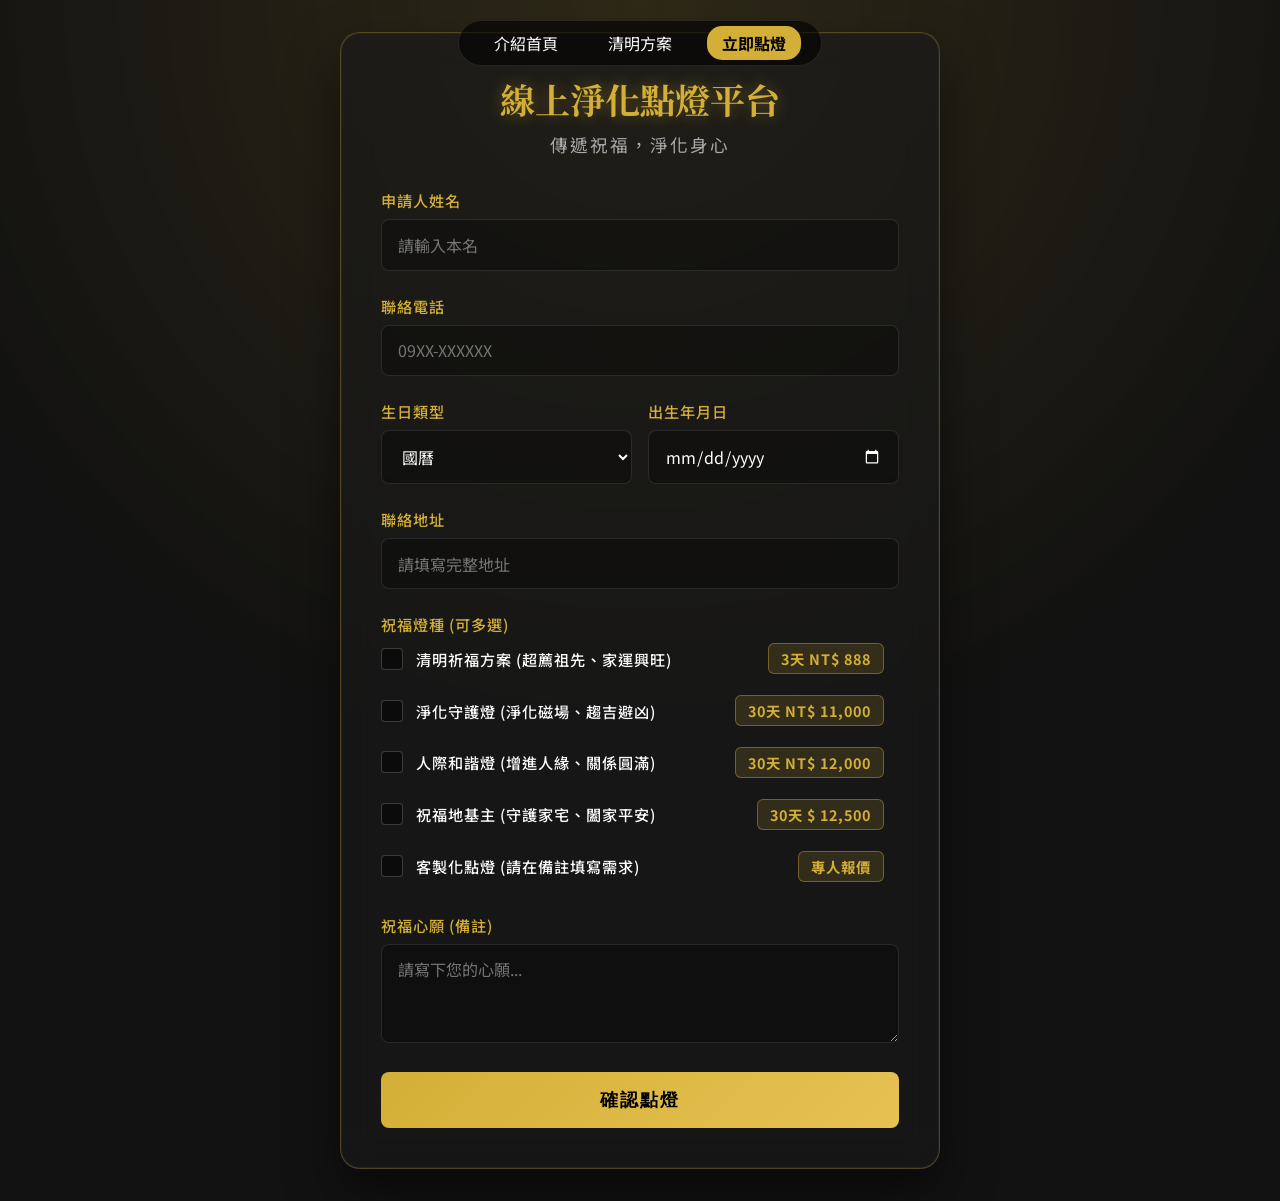
==== order.html @ 0859824a "Add payment info and LINE contact to success message" ====
<!DOCTYPE html>
<html lang="zh-TW">

<head>
    <meta charset="UTF-8">
    <meta name="viewport" content="width=device-width, initial-scale=1.0">
    <title>線上點燈 - 線上祈福點燈服務</title>
    <link rel="stylesheet" href="style.css">
    <link
        href="https://fonts.googleapis.com/css2?family=Noto+Serif+TC:wght@400;700&family=Noto+Sans+TC:wght@300;400;500&display=swap"
        rel="stylesheet">
</head>

<body>
    <div class="background-overlay"></div>

    <nav class="top-nav">
        <ul>
            <li><a href="index.html">介紹首頁</a></li>
            <li><a href="promotion.html">清明方案</a></li>
            <li><a href="order.html" class="active">立即點燈</a></li>
        </ul>
    </nav>

    <div class="container">
        <header>
            <h1>線上淨化點燈平台</h1>
            <p>傳遞祝福，淨化身心</p>
        </header>

        <form id="orderForm">
            <div class="form-group">
                <label for="name">申請人姓名</label>
                <input type="text" id="name" name="name" required placeholder="請輸入本名">
            </div>

            <div class="form-group">
                <label for="phone">聯絡電話</label>
                <input type="tel" id="phone" name="phone" placeholder="09XX-XXXXXX">
            </div>


            <div class="form-group line-group">
                <div class="half">
                    <label for="calendarType">生日類型</label>
                    <select id="calendarType" name="calendarType">
                        <option value="國曆">國曆</option>
                        <option value="農曆">農曆</option>
                    </select>
                </div>
                <div class="half">
                    <label for="birthday">出生年月日</label>
                    <input type="date" id="birthday" name="birthday" required>
                </div>
            </div>

            <div class="form-group">
                <label for="address">聯絡地址</label>
                <input type="text" id="address" name="address" placeholder="請填寫完整地址">
            </div>

            <div class="form-group">
                <label>祝福燈種 (可多選)</label>
                <div class="checkbox-group">
                    <label class="custom-checkbox">
                        <input type="checkbox" name="lightType" value="清明方案">
                        <span class="checkmark"></span>
                        <span class="light-text">清明祈福方案 (超薦祖先、家運興旺)</span>
                        <span class="price-tag">3天 NT$ 888</span>
                    </label>
                    <label class="custom-checkbox">
                        <input type="checkbox" name="lightType" value="淨化守護燈">
                        <span class="checkmark"></span>
                        <span class="light-text">淨化守護燈 (淨化磁場、趨吉避凶)</span>
                        <span class="price-tag">30天 NT$ 11,000</span>
                    </label>
                    <label class="custom-checkbox">
                        <input type="checkbox" name="lightType" value="人際和諧燈">
                        <span class="checkmark"></span>
                        <span class="light-text">人際和諧燈 (增進人緣、關係圓滿)</span>
                        <span class="price-tag">30天 NT$ 12,000</span>
                    </label>
                    <label class="custom-checkbox">
                        <input type="checkbox" name="lightType" value="祝福地基主">
                        <span class="checkmark"></span>
                        <span class="light-text">祝福地基主 (守護家宅、闔家平安)</span>
                        <span class="price-tag">30天 $ 12,500</span>
                    </label>
                    <label class="custom-checkbox">
                        <input type="checkbox" name="lightType" value="客製化點燈">
                        <span class="checkmark"></span>
                        <span class="light-text">客製化點燈 (請在備註填寫需求)</span>
                        <span class="price-tag">專人報價</span>
                    </label>
                </div>
            </div>

            <div class="form-group">
                <label for="remarks">祝福心願 (備註)</label>
                <textarea id="remarks" name="remarks" rows="3" placeholder="請寫下您的心願..."></textarea>
            </div>

            <button type="submit" id="submitBtn">
                <span class="btn-text">確認點燈</span>
                <span class="loader" style="display: none;"></span>
            </button>
        </form>

        <div id="successMessage" class="hidden">
            <div class="success-icon">✨</div>
            <h2>申辦成功</h2>
            <p>您的點燈申請資料已成功送出！</p>

            <div class="payment-info">
                <h3>匯款資訊</h3>
                <p><strong>銀行：</strong> 台北富邦銀行 (012) 中壢分行</p>
                <p><strong>戶名：</strong> 林琝蓁</p>
                <p><strong>帳號：</strong> 713168004881</p>
            </div>

            <div class="line-contact">
                <h3>下一步：加入客服 LINE</h3>
                <p>完成匯款後，請務必加入客服 <strong>琪霏</strong> 的 LINE，並回傳您的<strong>【匯款帳號後五碼】</strong>。若有任何問題也歡迎詢問！</p>
                <p><strong>LINE ID：</strong> 0931154594</p>
                <img src="images/line-qr-code.jpg" alt="客服 LINE QR Code" class="qr-code">
            </div>

            <button onclick="location.reload()">再次填寫</button>
        </div>
    </div>

    <script src="script.js"></script>
</body>

</html>
---- style.css ----
:root {
    --primary: #d4af37;
    /* Gold */
    --primary-hover: #b5952f;
    --bg-dark: #121212;
    --glass-bg: rgba(25, 25, 25, 0.65);
    --glass-border: rgba(212, 175, 55, 0.3);
    --text-main: #fcfcfc;
    --text-muted: #aaaaaa;
    --error: #ff4d4d;
}

* {
    box-sizing: border-box;
    margin: 0;
    padding: 0;
}

body {
    font-family: 'Noto Sans TC', sans-serif;
    color: var(--text-main);
    min-height: 100vh;
    display: flex;
    justify-content: center;
    align-items: center;
    padding: 2rem 1rem;
    position: relative;
    background-color: var(--bg-dark);
    overflow-x: hidden;
}

/* Dynamic background */
.background-overlay {
    position: fixed;
    top: 0;
    left: 0;
    width: 100%;
    height: 100%;
    background: radial-gradient(circle at 50% 0%, rgba(212, 175, 55, 0.15) 0%, rgba(18, 18, 18, 1) 70%);
    z-index: -1;
    animation: pulse 8s infinite alternate;
}

@keyframes pulse {
    0% {
        opacity: 0.8;
    }

    100% {
        opacity: 1;
        transform: scale(1.05);
    }
}

.container {
    width: 100%;
    max-width: 600px;
    background: var(--glass-bg);
    backdrop-filter: blur(16px);
    -webkit-backdrop-filter: blur(16px);
    border: 1px solid var(--glass-border);
    border-radius: 20px;
    padding: 2.5rem;
    box-shadow: 0 25px 50px rgba(0, 0, 0, 0.5), inset 0 0 0 1px rgba(255, 255, 255, 0.05);
    transform: translateY(20px);
    opacity: 0;
    animation: slideUp 0.8s ease forwards;
}

@keyframes slideUp {
    to {
        transform: translateY(0);
        opacity: 1;
    }
}

header {
    text-align: center;
    margin-bottom: 2rem;
}

h1 {
    font-family: 'Noto Serif TC', serif;
    font-weight: 700;
    color: var(--primary);
    font-size: 2.2rem;
    margin-bottom: 0.5rem;
    text-shadow: 0 0 15px rgba(212, 175, 55, 0.4);
}

header p {
    color: var(--text-muted);
    font-size: 1.1rem;
    letter-spacing: 2px;
}

.form-group {
    margin-bottom: 1.5rem;
}

.line-group {
    display: flex;
    gap: 1rem;
}

.half {
    flex: 1;
}

label {
    display: block;
    margin-bottom: 0.5rem;
    font-weight: 500;
    color: var(--primary);
    font-size: 0.95rem;
    letter-spacing: 1px;
}

input[type="text"],
input[type="tel"],
input[type="email"],
input[type="date"],
select,
textarea {
    width: 100%;
    padding: 0.8rem 1rem;
    background: rgba(0, 0, 0, 0.3);
    border: 1px solid rgba(255, 255, 255, 0.1);
    border-radius: 8px;
    color: white;
    font-family: inherit;
    font-size: 1rem;
    transition: all 0.3s ease;
}

input:focus,
select:focus,
textarea:focus {
    outline: none;
    border-color: var(--primary);
    box-shadow: 0 0 10px rgba(212, 175, 55, 0.2);
    background: rgba(0, 0, 0, 0.5);
}

input[type="date"]::-webkit-calendar-picker-indicator {
    filter: invert(1);
    cursor: pointer;
}

/* Checkboxes */
.checkbox-group {
    display: flex;
    flex-direction: column;
    gap: 0.8rem;
}

.custom-checkbox {
    display: flex;
    align-items: center;
    position: relative;
    padding-left: 35px;
    padding-right: 15px;
    cursor: pointer;
    font-size: 0.95rem;
    color: var(--text-main);
    user-select: none;
    transition: color 0.3s;
    width: 100%;
}

.light-text {
    flex: 1;
}

.price-tag {
    margin-left: auto;
    color: var(--primary);
    font-weight: 700;
    font-family: inherit;
    background: rgba(212, 175, 55, 0.15);
    padding: 4px 12px;
    border-radius: 6px;
    border: 1px solid rgba(212, 175, 55, 0.4);
    font-size: 0.9rem;
    white-space: nowrap;
}

.custom-checkbox:hover {
    color: var(--primary);
}

.custom-checkbox input {
    position: absolute;
    opacity: 0;
    cursor: pointer;
    height: 0;
    width: 0;
}

.checkmark {
    position: absolute;
    top: 50%;
    left: 0;
    transform: translateY(-50%);
    height: 22px;
    width: 22px;
    background-color: rgba(0, 0, 0, 0.5);
    border: 1px solid rgba(255, 255, 255, 0.2);
    border-radius: 4px;
    transition: all 0.3s;
}

.custom-checkbox:hover input~.checkmark {
    border-color: var(--primary);
}

.custom-checkbox input:checked~.checkmark {
    background-color: var(--primary);
    border-color: var(--primary);
    box-shadow: 0 0 10px rgba(212, 175, 55, 0.4);
}

.checkmark:after {
    content: "";
    position: absolute;
    display: none;
}

.custom-checkbox input:checked~.checkmark:after {
    display: block;
}

.custom-checkbox .checkmark:after {
    left: 7px;
    top: 3px;
    width: 6px;
    height: 12px;
    border: solid black;
    border-width: 0 2px 2px 0;
    transform: rotate(45deg);
}

button {
    width: 100%;
    padding: 1rem;
    margin-top: 1rem;
    background: linear-gradient(135deg, var(--primary), #e6c253);
    color: #000;
    border: none;
    border-radius: 8px;
    font-size: 1.1rem;
    font-weight: 700;
    letter-spacing: 2px;
    cursor: pointer;
    transition: all 0.3s ease;
    display: flex;
    justify-content: center;
    align-items: center;
    gap: 10px;
}

button:hover {
    transform: translateY(-2px);
    box-shadow: 0 5px 15px rgba(212, 175, 55, 0.4);
}

button:active {
    transform: translateY(0);
}

button:disabled {
    background: #555;
    color: #888;
    cursor: not-allowed;
    transform: none;
    box-shadow: none;
}

.loader {
    width: 20px;
    height: 20px;
    border: 3px solid rgba(0, 0, 0, 0.2);
    border-bottom-color: #000;
    border-radius: 50%;
    display: inline-block;
    box-sizing: border-box;
    animation: rotation 1s linear infinite;
}

@keyframes rotation {
    0% {
        transform: rotate(0deg);
    }

    100% {
        transform: rotate(360deg);
    }
}

.hidden {
    display: none !important;
}

#successMessage {
    text-align: center;
    animation: fadeIn 0.5s ease;
}

#successMessage h2 {
    color: var(--primary);
    margin: 1rem 0;
    font-family: 'Noto Serif TC';
}

.success-icon {
    font-size: 4rem;
    text-shadow: 0 0 20px var(--primary);
}

@keyframes fadeIn {
    from {
        opacity: 0;
        transform: scale(0.95);
    }

    to {
        opacity: 1;
        transform: scale(1);
    }
}

.payment-info,
.line-contact {
    background: rgba(0, 0, 0, 0.4);
    border: 1px solid var(--glass-border);
    border-radius: 12px;
    padding: 1.5rem;
    margin-top: 1.5rem;
    text-align: left;
}

.payment-info h3,
.line-contact h3 {
    color: var(--primary);
    margin-bottom: 0.8rem;
    font-size: 1.15rem;
    text-align: center;
    font-family: 'Noto Serif TC', serif;
}

.payment-info p,
.line-contact p {
    margin-bottom: 0.5rem;
    color: var(--text-main);
    line-height: 1.6;
    font-size: 0.95rem;
}

.line-contact p strong {
    color: var(--primary);
}

.qr-code {
    display: block;
    margin: 1.2rem auto 0;
    max-width: 140px;
    border-radius: 12px;
    border: 2px solid var(--primary);
    box-shadow: 0 5px 15px rgba(212, 175, 55, 0.2);
}

/* Navigation */
.top-nav {
    position: absolute;
    top: 20px;
    width: 100%;
    display: flex;
    justify-content: center;
    z-index: 10;
}

.top-nav ul {
    list-style: none;
    display: flex;
    gap: 20px;
    background: rgba(0, 0, 0, 0.6);
    padding: 10px 20px;
    border-radius: 30px;
    border: 1px solid rgba(255, 255, 255, 0.1);
}

.top-nav a {
    color: var(--text-main);
    text-decoration: none;
    font-size: 1rem;
    padding: 5px 15px;
    border-radius: 15px;
    transition: all 0.3s;
}

.top-nav a:hover,
.top-nav a.active {
    background: var(--primary);
    color: #000;
    font-weight: bold;
}

/* Page Specifics */
.main-page {
    text-align: center;
    margin-top: 40px;
}

.intro-section p,
.promo-content p {
    line-height: 1.8;
    margin-bottom: 20px;
    color: var(--text-main);
}

.cta-buttons {
    display: flex;
    gap: 15px;
    justify-content: center;
    margin-top: 30px;
}

.cta-buttons.center {
    justify-content: center;
}

.btn-primary,
.btn-outline {
    display: inline-block;
    padding: 12px 24px;
    border-radius: 8px;
    font-size: 1.1rem;
    font-weight: 700;
    text-decoration: none;
    transition: all 0.3s ease;
}

.btn-primary {
    background: linear-gradient(135deg, var(--primary), #e6c253);
    color: #000;
    border: none;
}

.btn-primary:hover {
    transform: translateY(-2px);
    box-shadow: 0 5px 15px rgba(212, 175, 55, 0.4);
}

.btn-outline {
    background: transparent;
    color: var(--primary);
    border: 2px solid var(--primary);
}

.btn-outline:hover {
    background: rgba(212, 175, 55, 0.1);
    transform: translateY(-2px);
}

/* Promo Section */
.promo-image img {
    width: 100%;
    border-radius: 10px;
    margin-bottom: 20px;
    border: 1px solid var(--glass-border);
}

.promo-content h2 {
    color: var(--primary);
    margin-bottom: 15px;
}

.promo-content ul {
    text-align: left;
    margin: 15px 0;
    padding-left: 20px;
    color: var(--text-main);
}

.promo-content li {
    margin-bottom: 8px;
}

@media (max-width: 480px) {
    .container {
        padding: 1.5rem;
        margin-top: 60px;
    }

    .line-group {
        flex-direction: column;
        gap: 0;
    }

    .cta-buttons {
        flex-direction: column;
    }

    .top-nav {
        top: 10px;
    }

    .top-nav ul {
        gap: 10px;
        padding: 8px 15px;
    }

    .top-nav a {
        font-size: 0.9rem;
    }
}
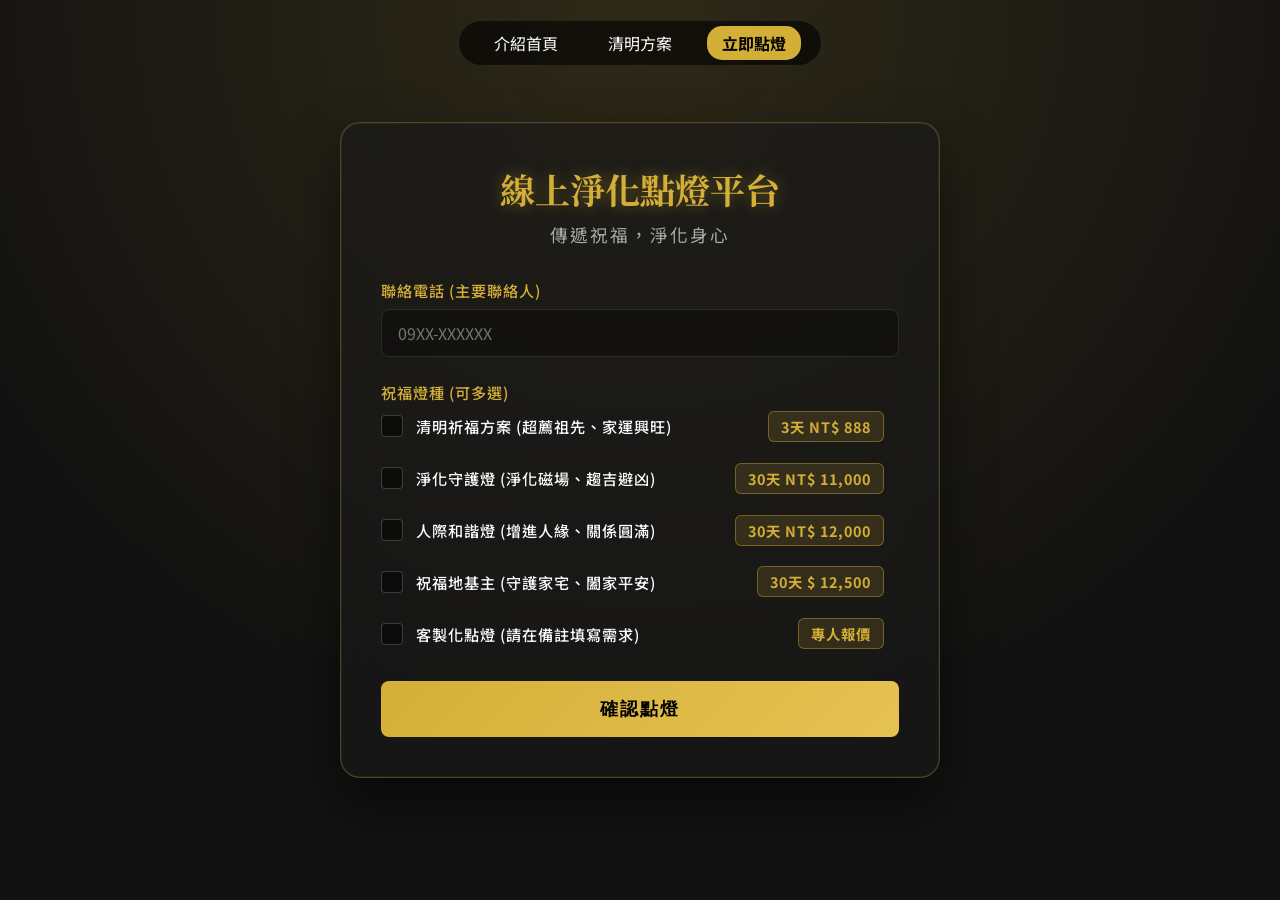
==== commit 4fdffa1c: "Implement multi-item individual forms and GAS email notifications" ====
--- a/order.html
+++ b/order.html
@@ -30,74 +30,200 @@
 
         <form id="orderForm">
             <div class="form-group">
-                <label for="name">申請人姓名</label>
-                <input type="text" id="name" name="name" required placeholder="請輸入本名">
-            </div>
-
-            <div class="form-group">
-                <label for="phone">聯絡電話</label>
-                <input type="tel" id="phone" name="phone" placeholder="09XX-XXXXXX">
-            </div>
-
-
-            <div class="form-group line-group">
-                <div class="half">
-                    <label for="calendarType">生日類型</label>
-                    <select id="calendarType" name="calendarType">
-                        <option value="國曆">國曆</option>
-                        <option value="農曆">農曆</option>
-                    </select>
-                </div>
-                <div class="half">
-                    <label for="birthday">出生年月日</label>
-                    <input type="date" id="birthday" name="birthday" required>
-                </div>
-            </div>
-
-            <div class="form-group">
-                <label for="address">聯絡地址</label>
-                <input type="text" id="address" name="address" placeholder="請填寫完整地址">
+                <label for="phone">聯絡電話 (主要聯絡人)</label>
+                <input type="tel" id="phone" name="phone" required placeholder="09XX-XXXXXX">
             </div>
 
             <div class="form-group">
                 <label>祝福燈種 (可多選)</label>
                 <div class="checkbox-group">
-                    <label class="custom-checkbox">
-                        <input type="checkbox" name="lightType" value="清明方案">
-                        <span class="checkmark"></span>
-                        <span class="light-text">清明祈福方案 (超薦祖先、家運興旺)</span>
-                        <span class="price-tag">3天 NT$ 888</span>
-                    </label>
-                    <label class="custom-checkbox">
-                        <input type="checkbox" name="lightType" value="淨化守護燈">
-                        <span class="checkmark"></span>
-                        <span class="light-text">淨化守護燈 (淨化磁場、趨吉避凶)</span>
-                        <span class="price-tag">30天 NT$ 11,000</span>
-                    </label>
-                    <label class="custom-checkbox">
-                        <input type="checkbox" name="lightType" value="人際和諧燈">
-                        <span class="checkmark"></span>
-                        <span class="light-text">人際和諧燈 (增進人緣、關係圓滿)</span>
-                        <span class="price-tag">30天 NT$ 12,000</span>
-                    </label>
-                    <label class="custom-checkbox">
-                        <input type="checkbox" name="lightType" value="祝福地基主">
-                        <span class="checkmark"></span>
-                        <span class="light-text">祝福地基主 (守護家宅、闔家平安)</span>
-                        <span class="price-tag">30天 $ 12,500</span>
-                    </label>
-                    <label class="custom-checkbox">
-                        <input type="checkbox" name="lightType" value="客製化點燈">
-                        <span class="checkmark"></span>
-                        <span class="light-text">客製化點燈 (請在備註填寫需求)</span>
-                        <span class="price-tag">專人報價</span>
-                    </label>
+
+                    <!-- 第 1 項：清明方案 -->
+                    <div class="light-option">
+                        <label class="custom-checkbox">
+                            <input type="checkbox" name="lightType" value="清明方案">
+                            <span class="checkmark"></span>
+                            <span class="light-text">清明祈福方案 (超薦祖先、家運興旺)</span>
+                            <span class="price-tag">3天 NT$ 888</span>
+                        </label>
+                        <div class="sub-form hidden">
+                            <div class="form-group">
+                                <label>申請人姓名</label>
+                                <input type="text" name="name_清明方案" placeholder="請輸入本名">
+                            </div>
+                            <div class="form-group line-group">
+                                <div class="half">
+                                    <label>生日類型</label>
+                                    <select name="calendarType_清明方案" class="calendar-select">
+                                        <option value="國曆">國曆</option>
+                                        <option value="農曆">農曆</option>
+                                    </select>
+                                </div>
+                                <div class="half">
+                                    <label>出生年月日</label>
+                                    <input type="date" name="birthday_清明方案" class="birthday-input">
+                                </div>
+                            </div>
+                            <div class="form-group">
+                                <label>聯絡地址</label>
+                                <input type="text" name="address_清明方案" placeholder="請填寫完整地址">
+                            </div>
+                            <div class="form-group">
+                                <label>祝福心願 (備註)</label>
+                                <textarea name="remarks_清明方案" rows="2" placeholder="請寫下您的心願..."></textarea>
+                            </div>
+                        </div>
+                    </div>
+
+                    <!-- 第 2 項：淨化守護燈 -->
+                    <div class="light-option">
+                        <label class="custom-checkbox">
+                            <input type="checkbox" name="lightType" value="淨化守護燈">
+                            <span class="checkmark"></span>
+                            <span class="light-text">淨化守護燈 (淨化磁場、趨吉避凶)</span>
+                            <span class="price-tag">30天 NT$ 11,000</span>
+                        </label>
+                        <div class="sub-form hidden">
+                            <div class="form-group">
+                                <label>申請人姓名</label>
+                                <input type="text" name="name_淨化守護燈" placeholder="請輸入本名">
+                            </div>
+                            <div class="form-group line-group">
+                                <div class="half">
+                                    <label>生日類型</label>
+                                    <select name="calendarType_淨化守護燈" class="calendar-select">
+                                        <option value="國曆">國曆</option>
+                                        <option value="農曆">農曆</option>
+                                    </select>
+                                </div>
+                                <div class="half">
+                                    <label>出生年月日</label>
+                                    <input type="date" name="birthday_淨化守護燈" class="birthday-input">
+                                </div>
+                            </div>
+                            <div class="form-group">
+                                <label>聯絡地址</label>
+                                <input type="text" name="address_淨化守護燈" placeholder="請填寫完整地址">
+                            </div>
+                            <div class="form-group">
+                                <label>祝福心願 (備註)</label>
+                                <textarea name="remarks_淨化守護燈" rows="2" placeholder="請寫下您的心願..."></textarea>
+                            </div>
+                        </div>
+                    </div>
+
+                    <!-- 第 3 項：人際和諧燈 -->
+                    <div class="light-option">
+                        <label class="custom-checkbox">
+                            <input type="checkbox" name="lightType" value="人際和諧燈">
+                            <span class="checkmark"></span>
+                            <span class="light-text">人際和諧燈 (增進人緣、關係圓滿)</span>
+                            <span class="price-tag">30天 NT$ 12,000</span>
+                        </label>
+                        <div class="sub-form hidden">
+                            <div class="form-group">
+                                <label>申請人姓名</label>
+                                <input type="text" name="name_人際和諧燈" placeholder="請輸入本名">
+                            </div>
+                            <div class="form-group line-group">
+                                <div class="half">
+                                    <label>生日類型</label>
+                                    <select name="calendarType_人際和諧燈" class="calendar-select">
+                                        <option value="國曆">國曆</option>
+                                        <option value="農曆">農曆</option>
+                                    </select>
+                                </div>
+                                <div class="half">
+                                    <label>出生年月日</label>
+                                    <input type="date" name="birthday_人際和諧燈" class="birthday-input">
+                                </div>
+                            </div>
+                            <div class="form-group">
+                                <label>聯絡地址</label>
+                                <input type="text" name="address_人際和諧燈" placeholder="請填寫完整地址">
+                            </div>
+                            <div class="form-group">
+                                <label>祝福心願 (備註)</label>
+                                <textarea name="remarks_人際和諧燈" rows="2" placeholder="請寫下您的心願..."></textarea>
+                            </div>
+                        </div>
+                    </div>
+
+                    <!-- 第 4 項：祝福地基主 -->
+                    <div class="light-option">
+                        <label class="custom-checkbox">
+                            <input type="checkbox" name="lightType" value="祝福地基主">
+                            <span class="checkmark"></span>
+                            <span class="light-text">祝福地基主 (守護家宅、闔家平安)</span>
+                            <span class="price-tag">30天 $ 12,500</span>
+                        </label>
+                        <div class="sub-form hidden">
+                            <div class="form-group">
+                                <label>申請人姓名</label>
+                                <input type="text" name="name_祝福地基主" placeholder="請輸入本名">
+                            </div>
+                            <div class="form-group line-group">
+                                <div class="half">
+                                    <label>生日類型</label>
+                                    <select name="calendarType_祝福地基主" class="calendar-select">
+                                        <option value="國曆">國曆</option>
+                                        <option value="農曆">農曆</option>
+                                    </select>
+                                </div>
+                                <div class="half">
+                                    <label>出生年月日</label>
+                                    <input type="date" name="birthday_祝福地基主" class="birthday-input">
+                                </div>
+                            </div>
+                            <div class="form-group">
+                                <label>聯絡地址</label>
+                                <input type="text" name="address_祝福地基主" placeholder="請填寫完整地址">
+                            </div>
+                            <div class="form-group">
+                                <label>祝福心願 (備註)</label>
+                                <textarea name="remarks_祝福地基主" rows="2" placeholder="請寫下您的心願..."></textarea>
+                            </div>
+                        </div>
+                    </div>
+
+                    <!-- 第 5 項：客製化點燈 -->
+                    <div class="light-option">
+                        <label class="custom-checkbox">
+                            <input type="checkbox" name="lightType" value="客製化點燈">
+                            <span class="checkmark"></span>
+                            <span class="light-text">客製化點燈 (請在備註填寫需求)</span>
+                            <span class="price-tag">專人報價</span>
+                        </label>
+                        <div class="sub-form hidden">
+                            <div class="form-group">
+                                <label>申請人姓名</label>
+                                <input type="text" name="name_客製化點燈" placeholder="請輸入本名">
+                            </div>
+                            <div class="form-group line-group">
+                                <div class="half">
+                                    <label>生日類型</label>
+                                    <select name="calendarType_客製化點燈" class="calendar-select">
+                                        <option value="國曆">國曆</option>
+                                        <option value="農曆">農曆</option>
+                                    </select>
+                                </div>
+                                <div class="half">
+                                    <label>出生年月日</label>
+                                    <input type="date" name="birthday_客製化點燈" class="birthday-input">
+                                </div>
+                            </div>
+                            <div class="form-group">
+                                <label>聯絡地址</label>
+                                <input type="text" name="address_客製化點燈" placeholder="請填寫完整地址">
+                            </div>
+                            <div class="form-group">
+                                <label>祝福心願 (備註)</label>
+                                <textarea name="remarks_客製化點燈" rows="2" placeholder="請寫下您的心願..."></textarea>
+                            </div>
+                        </div>
+                    </div>
+
                 </div>
-            </div>
-
-            <div class="form-group">
-                <label for="remarks">祝福心願 (備註)</label>
-                <textarea id="remarks" name="remarks" rows="3" placeholder="請寫下您的心願..."></textarea>
             </div>
 
             <button type="submit" id="submitBtn">
@@ -111,19 +237,21 @@
             <h2>申辦成功</h2>
             <p>您的點燈申請資料已成功送出！</p>
 
+            <div class="line-contact">
+                <h3>下一步：請加入客服琪霏 LINE</h3>
+                <h3>LINE ID：0931154594</h3>
+                <img src="images/line-qr-code.jpg" alt="客服 LINE QR Code" class="qr-code">
+            </div>
+
             <div class="payment-info">
                 <h3>匯款資訊</h3>
                 <p><strong>銀行：</strong> 台北富邦銀行 (012) 中壢分行</p>
                 <p><strong>戶名：</strong> 林琝蓁</p>
                 <p><strong>帳號：</strong> 713168004881</p>
-            </div>
-
-            <div class="line-contact">
-                <h3>下一步：加入客服 LINE</h3>
-                <p>完成匯款後，請務必加入客服 <strong>琪霏</strong> 的 LINE，並回傳您的<strong>【匯款帳號後五碼】</strong>。若有任何問題也歡迎詢問！</p>
-                <p><strong>LINE ID：</strong> 0931154594</p>
-                <img src="images/line-qr-code.jpg" alt="客服 LINE QR Code" class="qr-code">
-            </div>
+                <p>完成匯款後，請務必回傳您的<strong>【匯款帳號末五碼】</strong></p>
+                <p>若有任何問題也歡迎詢問！</p>
+            </div>
+
 
             <button onclick="location.reload()">再次填寫</button>
         </div>
--- a/style.css
+++ b/style.css
@@ -123,6 +123,9 @@
 select,
 textarea {
     width: 100%;
+    min-height: 48px;
+    height: 48px;
+    box-sizing: border-box;
     padding: 0.8rem 1rem;
     background: rgba(0, 0, 0, 0.3);
     border: 1px solid rgba(255, 255, 255, 0.1);
@@ -240,6 +243,21 @@
     transform: rotate(45deg);
 }
 
+.sub-form {
+    margin-top: 15px;
+    margin-bottom: 25px;
+    margin-left: 35px;
+    padding: 15px;
+    background: rgba(0, 0, 0, 0.2);
+    border-left: 3px solid var(--primary);
+    border-radius: 0 8px 8px 0;
+    animation: fadeIn 0.4s ease;
+}
+
+.sub-form .form-group:last-child {
+    margin-bottom: 0;
+}
+
 button {
     width: 100%;
     padding: 1rem;
@@ -363,7 +381,7 @@
 .qr-code {
     display: block;
     margin: 1.2rem auto 0;
-    max-width: 140px;
+    max-width: 200px;
     border-radius: 12px;
     border: 2px solid var(--primary);
     box-shadow: 0 5px 15px rgba(212, 175, 55, 0.2);
@@ -497,6 +515,26 @@
         gap: 0;
     }
 
+    .custom-checkbox {
+        flex-wrap: wrap;
+        align-items: flex-start;
+    }
+
+    .light-text {
+        flex: 1 1 100%;
+        margin-bottom: 8px;
+        line-height: 1.5;
+    }
+
+    .price-tag {
+        margin-left: 0;
+    }
+
+    .checkmark {
+        top: 2px;
+        transform: none;
+    }
+
     .cta-buttons {
         flex-direction: column;
     }
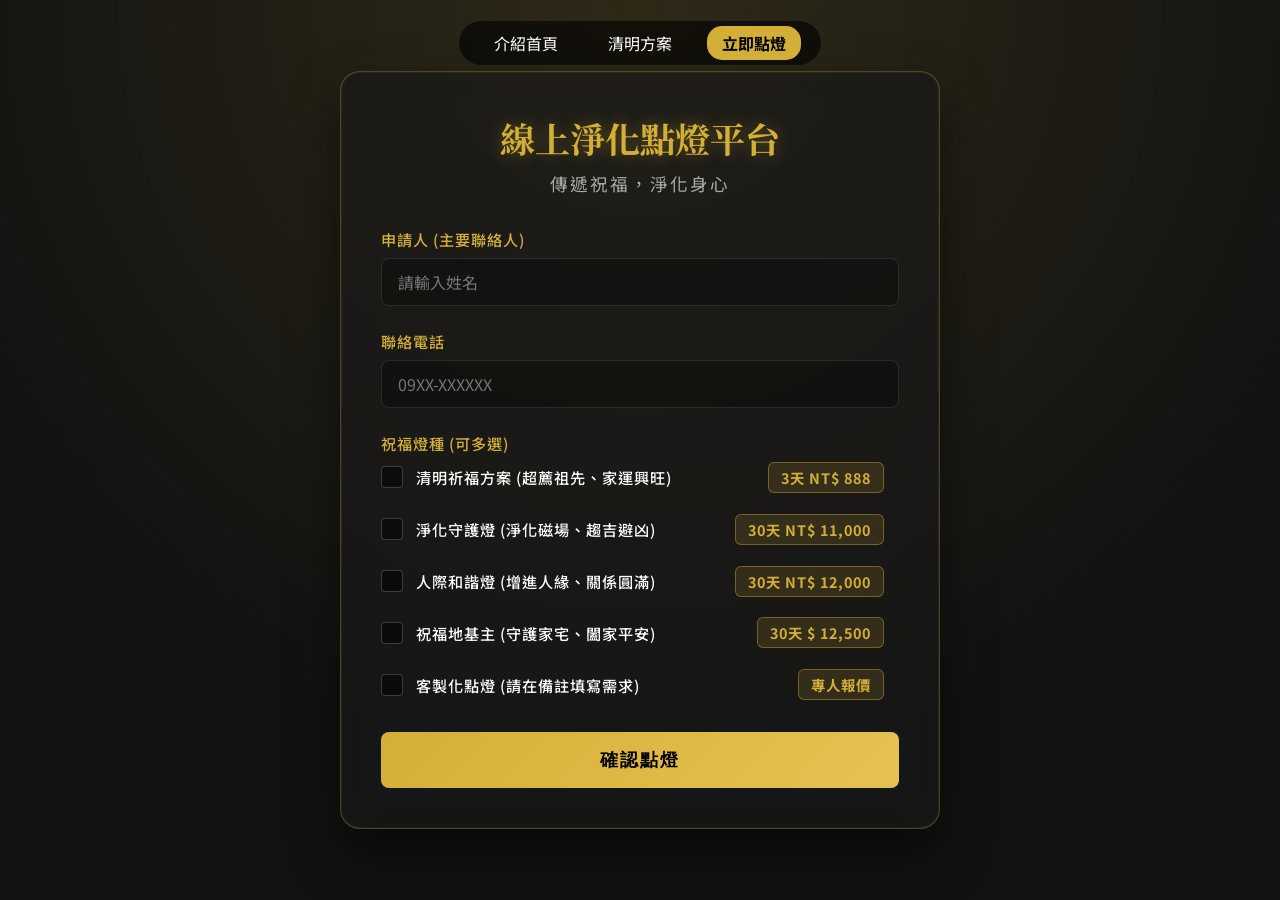
==== commit 6f4e6948: "Add main applicant name and reorder GAS columns" ====
--- a/order.html
+++ b/order.html
@@ -30,7 +30,11 @@
 
         <form id="orderForm">
             <div class="form-group">
-                <label for="phone">聯絡電話 (主要聯絡人)</label>
+                <label for="mainName">申請人 (主要聯絡人)</label>
+                <input type="text" id="mainName" name="mainName" required placeholder="請輸入姓名">
+            </div>
+            <div class="form-group">
+                <label for="phone">聯絡電話</label>
                 <input type="tel" id="phone" name="phone" required placeholder="09XX-XXXXXX">
             </div>
 
@@ -176,7 +180,7 @@
                                 </div>
                             </div>
                             <div class="form-group">
-                                <label>聯絡地址</label>
+                                <label>聯絡地址(必填)</label>
                                 <input type="text" name="address_祝福地基主" placeholder="請填寫完整地址">
                             </div>
                             <div class="form-group">
@@ -217,7 +221,7 @@
                                 <input type="text" name="address_客製化點燈" placeholder="請填寫完整地址">
                             </div>
                             <div class="form-group">
-                                <label>祝福心願 (備註)</label>
+                                <label>客製需求</label>
                                 <textarea name="remarks_客製化點燈" rows="2" placeholder="請寫下您的心願..."></textarea>
                             </div>
                         </div>
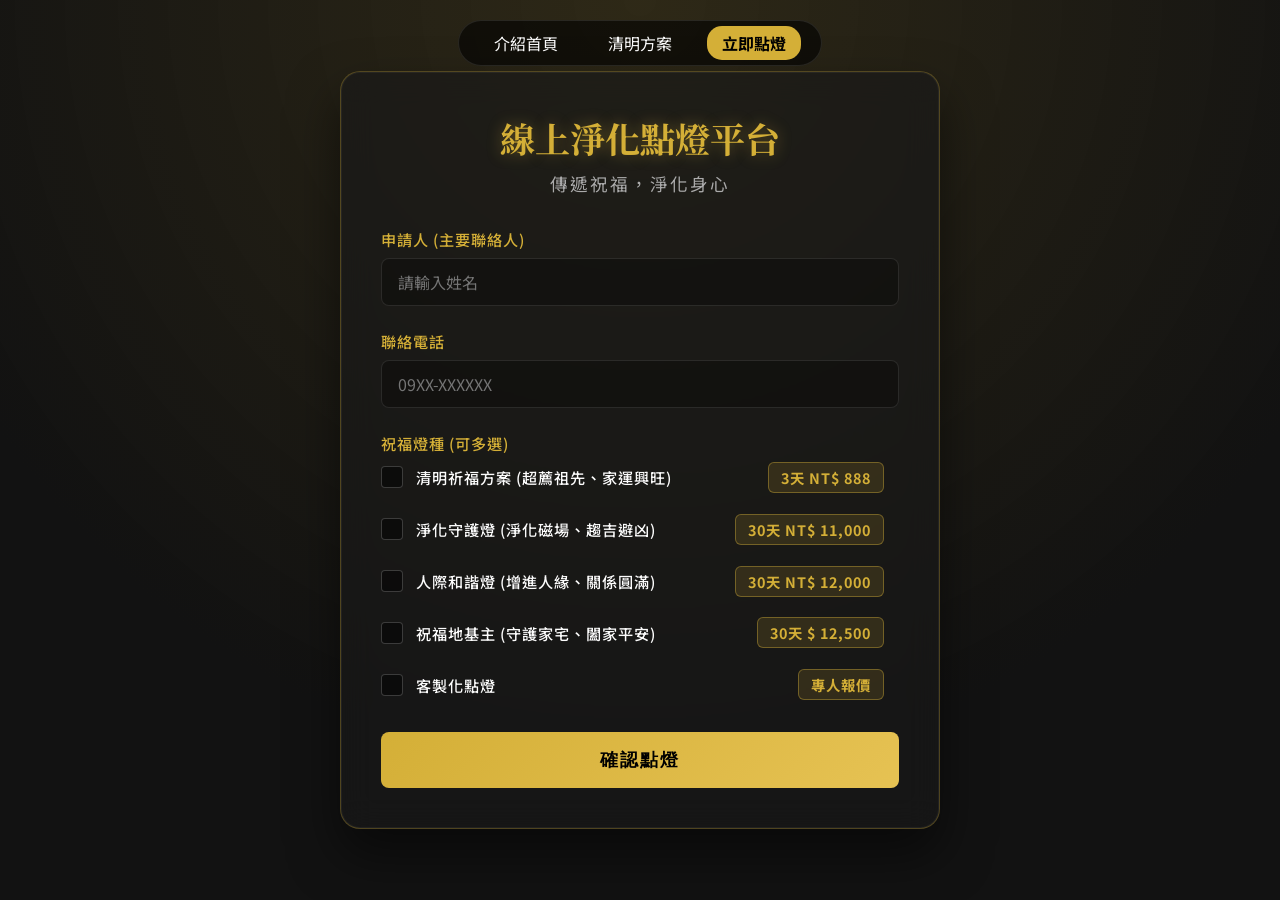
==== commit 581f38cf: "Update placeholder text for name inputs" ====
--- a/order.html
+++ b/order.html
@@ -52,8 +52,8 @@
                         </label>
                         <div class="sub-form hidden">
                             <div class="form-group">
-                                <label>申請人姓名</label>
-                                <input type="text" name="name_清明方案" placeholder="請輸入本名">
+                                <label>歷代祖先或指定超薦對象</label>
+                                <input type="text" name="name_清明方案" placeholder="請輸入姓氏或姓名">
                             </div>
                             <div class="form-group line-group">
                                 <div class="half">
@@ -69,7 +69,7 @@
                                 </div>
                             </div>
                             <div class="form-group">
-                                <label>聯絡地址</label>
+                                <label>地址</label>
                                 <input type="text" name="address_清明方案" placeholder="請填寫完整地址">
                             </div>
                             <div class="form-group">
@@ -89,8 +89,8 @@
                         </label>
                         <div class="sub-form hidden">
                             <div class="form-group">
-                                <label>申請人姓名</label>
-                                <input type="text" name="name_淨化守護燈" placeholder="請輸入本名">
+                                <label>祝福對象姓名</label>
+                                <input type="text" name="name_淨化守護燈" placeholder="請輸入姓名">
                             </div>
                             <div class="form-group line-group">
                                 <div class="half">
@@ -106,7 +106,7 @@
                                 </div>
                             </div>
                             <div class="form-group">
-                                <label>聯絡地址</label>
+                                <label>地址</label>
                                 <input type="text" name="address_淨化守護燈" placeholder="請填寫完整地址">
                             </div>
                             <div class="form-group">
@@ -126,8 +126,8 @@
                         </label>
                         <div class="sub-form hidden">
                             <div class="form-group">
-                                <label>申請人姓名</label>
-                                <input type="text" name="name_人際和諧燈" placeholder="請輸入本名">
+                                <label>祝福對象姓名</label>
+                                <input type="text" name="name_人際和諧燈" placeholder="請輸入姓名">
                             </div>
                             <div class="form-group line-group">
                                 <div class="half">
@@ -143,7 +143,7 @@
                                 </div>
                             </div>
                             <div class="form-group">
-                                <label>聯絡地址</label>
+                                <label>地址</label>
                                 <input type="text" name="address_人際和諧燈" placeholder="請填寫完整地址">
                             </div>
                             <div class="form-group">
@@ -163,8 +163,8 @@
                         </label>
                         <div class="sub-form hidden">
                             <div class="form-group">
-                                <label>申請人姓名</label>
-                                <input type="text" name="name_祝福地基主" placeholder="請輸入本名">
+                                <label>住戶姓名</label>
+                                <input type="text" name="name_祝福地基主" placeholder="請輸入姓名">
                             </div>
                             <div class="form-group line-group">
                                 <div class="half">
@@ -180,7 +180,7 @@
                                 </div>
                             </div>
                             <div class="form-group">
-                                <label>聯絡地址(必填)</label>
+                                <label>地址(必填)</label>
                                 <input type="text" name="address_祝福地基主" placeholder="請填寫完整地址">
                             </div>
                             <div class="form-group">
@@ -195,13 +195,13 @@
                         <label class="custom-checkbox">
                             <input type="checkbox" name="lightType" value="客製化點燈">
                             <span class="checkmark"></span>
-                            <span class="light-text">客製化點燈 (請在備註填寫需求)</span>
+                            <span class="light-text">客製化點燈</span>
                             <span class="price-tag">專人報價</span>
                         </label>
                         <div class="sub-form hidden">
                             <div class="form-group">
-                                <label>申請人姓名</label>
-                                <input type="text" name="name_客製化點燈" placeholder="請輸入本名">
+                                <label>姓名</label>
+                                <input type="text" name="name_客製化點燈" placeholder="請輸入姓名">
                             </div>
                             <div class="form-group line-group">
                                 <div class="half">
@@ -217,7 +217,7 @@
                                 </div>
                             </div>
                             <div class="form-group">
-                                <label>聯絡地址</label>
+                                <label>地址</label>
                                 <input type="text" name="address_客製化點燈" placeholder="請填寫完整地址">
                             </div>
                             <div class="form-group">
